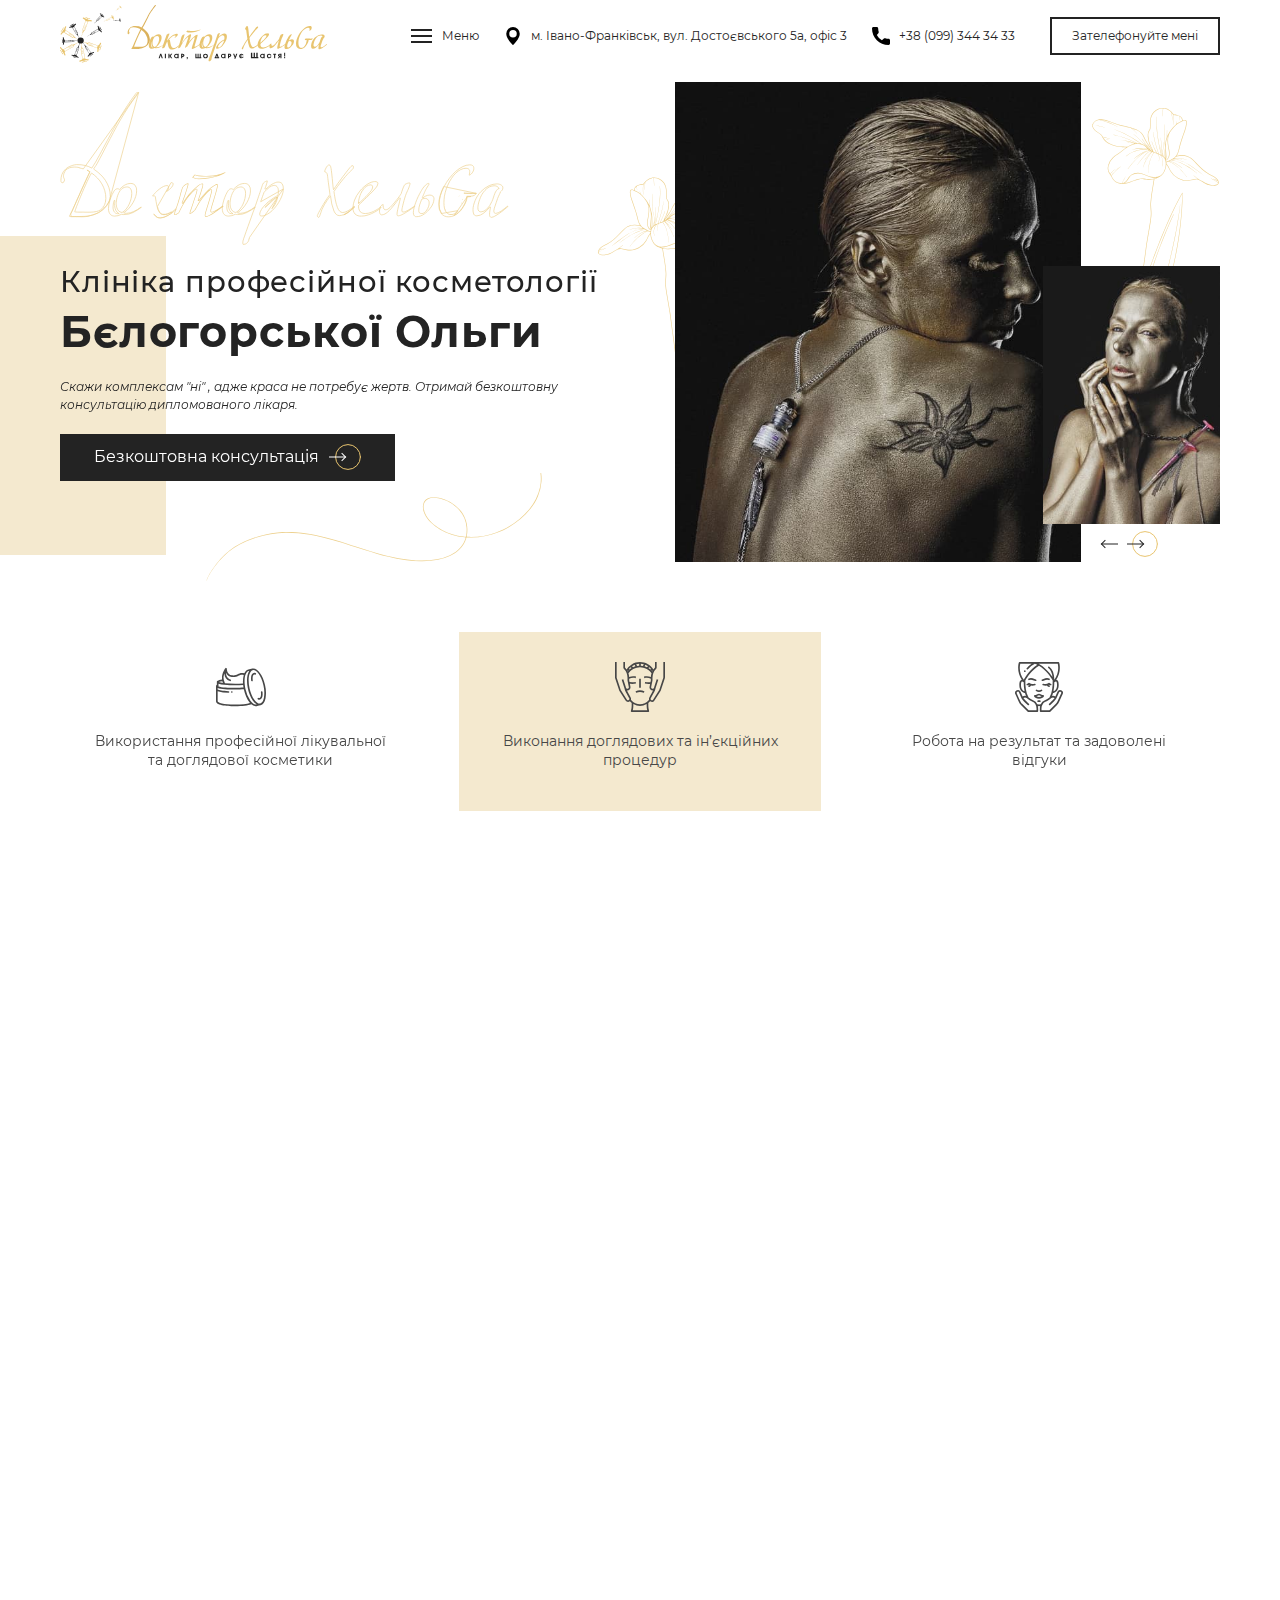
==== index.html @ f8c0ab21 "Finished" ====
<!doctype html><html lang="uk"><head><meta name="viewport" content="width=device-width,initial-scale=1"><meta http-equiv="X-UA-Compatible" content="ie=edge"><meta charset="UTF-8"><title>Косметолог</title><link rel="stylesheet" href="css/style.min.css"><link rel="apple-touch-icon" sizes="180x180" href="favicons/apple-touch-icon.png"><link rel="icon" type="image/png" sizes="32x32" href="favicons/favicon-32x32.png"><link rel="icon" type="image/png" sizes="16x16" href="favicons/favicon-16x16.png"><link rel="manifest" href="favicons/site.webmanifest"><link rel="mask-icon" href="favicons/safari-pinned-tab.svg" color="#5bbad5"><meta name="msapplication-TileColor" content="#da532c"><meta name="theme-color" content="#ffffff"><link rel="preload" href="fonts/Montserrat-Regular.woff2" as="font"><link rel="preload" href="fonts/Montserrat-Bold.woff2" as="font"><link rel="preload" href="fonts/Montserrat-Medium.woff2" as="font"><link rel="preload" href="fonts/Montserrat-Italic.woff2" as="font"></head><body class="main-body"><div class="sprite" style="display: none"><svg xmlns="http://www.w3.org/2000/svg"><defs><clipPath id="clip0"><path fill="#fff" d="M0 0h18v18H0z"></path></clipPath></defs><symbol id="icon-facebook" viewBox="0 0 11 18"><path d="M6.636 6.75V4.295c0-.677.55-1.227 1.228-1.227H9.09V0H6.636a3.682 3.682 0 00-3.681 3.682V6.75H.5v3.068h2.455v9.818h3.681V9.818h2.455l1.227-3.068H6.636z" fill="#E8C46F"></path></symbol><symbol id="icon-instagram" viewBox="0 0 18 18"><path d="M13.127 0H4.872A4.878 4.878 0 000 4.872v8.256A4.878 4.878 0 004.872 18h8.256A4.878 4.878 0 0018 13.128V4.872A4.878 4.878 0 0013.127 0zM9 13.922A4.927 4.927 0 014.078 9 4.927 4.927 0 019 4.078 4.927 4.927 0 0113.922 9 4.927 4.927 0 019 13.922zm5.04-8.683a1.456 1.456 0 01-1.455-1.454c0-.802.652-1.455 1.454-1.455.802 0 1.455.653 1.455 1.455s-.653 1.454-1.455 1.454z" fill="#232323"></path><path d="M9 5.134A3.87 3.87 0 005.133 9 3.871 3.871 0 009 12.867 3.87 3.87 0 0012.867 9 3.87 3.87 0 009 5.134zm5.04-1.748a.4.4 0 100 .799.4.4 0 000-.8z" fill="#232323"></path></symbol><symbol id="icon-phone" viewBox="0 0 18 18"><path d="M16.556 11.815c-1.102 0-2.184-.172-3.21-.511-.502-.172-1.12-.014-1.427.3l-2.024 1.528c-2.347-1.253-3.792-2.698-5.028-5.027L6.35 6.133c.385-.384.523-.946.357-1.474a10.235 10.235 0 01-.513-3.215C6.194.648 5.546 0 4.75 0H1.444C.648 0 0 .648 0 1.444 0 10.574 7.427 18 16.556 18c.796 0 1.444-.648 1.444-1.444v-3.297c0-.796-.648-1.444-1.444-1.444z" fill="#232323"></path></symbol><symbol id="icon-telegram" viewBox="0 0 18 18"><g clip-path="url(#clip0)"><path d="M7.063 11.386l-.298 4.188c.426 0 .61-.183.832-.403l1.997-1.908 4.139 3.03c.759.423 1.293.2 1.498-.698l2.717-12.729c.241-1.123-.405-1.561-1.145-1.286L.836 7.693C-.254 8.116-.238 8.723.65 9l4.083 1.27 9.482-5.934c.446-.295.852-.132.518.164l-7.67 6.887z" fill="#232323"></path></g></symbol><symbol id="icon-track" viewBox="0 0 14 18"><path d="M7 0A6.758 6.758 0 00.25 6.75c0 4.98 6.228 10.898 6.493 11.148a.376.376 0 00.514 0c.265-.25 6.493-6.168 6.493-11.148A6.758 6.758 0 007 0zm0 10.5a3.754 3.754 0 01-3.75-3.75A3.754 3.754 0 017 3a3.754 3.754 0 013.75 3.75A3.754 3.754 0 017 10.5z" fill="#232323"></path></symbol><symbol id="icon-viber" viewBox="0 0 18 18"><path d="M13.486 0H4.5C2.029 0 0 2.029 0 4.514V13.5C0 15.971 2.029 18 4.5 18h8.986A4.524 4.524 0 0018 13.486V4.514A4.524 4.524 0 0013.486 0zM8.514 3.7c.029-.443.443-.286.657-.314 2.686.085 5 2.5 4.972 5.1 0 .257.086.628-.3.628-.372 0-.272-.385-.314-.643-.358-2.757-1.643-4.057-4.443-4.485C8.857 3.957 8.5 4 8.514 3.7zm4.015 4.9c-.429.057-.343-.314-.386-.557-.286-1.686-.886-2.3-2.614-2.672-.258-.057-.658-.014-.586-.4.057-.371.414-.242.686-.214 1.728.2 3.142 1.672 3.128 3.286-.028.171.086.5-.228.557zm-1.072-.886c0 .229-.028.443-.286.472-.185.028-.3-.129-.328-.315-.072-.685-.443-1.1-1.157-1.214-.215-.028-.415-.1-.315-.386.072-.185.243-.214.429-.214.771-.014 1.657.886 1.657 1.657zm2.714 5.272c-.3.814-1.314 1.643-2.185 1.628-.129-.028-.372-.071-.586-.157-3.829-1.614-6.614-4.271-8.186-8.071-.528-1.272.029-2.357 1.357-2.786.243-.086.472-.086.715 0 .571.2 2.014 2.157 2.043 2.729.028.442-.286.685-.586.885-.586.386-.586.872-.329 1.429.557 1.228 1.515 2.086 2.757 2.628.443.2.886.186 1.186-.271.543-.814 1.214-.771 1.943-.271.371.257.743.5 1.086.771.471.386 1.071.7.785 1.486z" fill="#232323"></path></symbol></svg></div><section class="popup popup--closed"><!--    Якщо заявка успішно відправлена, то відкривається модальне вікно з подякою, а також добавляється класс 'popup__container&#45;&#45;success' до 'popup__container', який добавляє бекграунд картинку  --><div class="popup__container"><form class="popup__wrapper popup__wrapper--form"><h2 class="visually-hidden">Заявка</h2><label for="popup__input--name" class="visually-hidden">Ім'я</label> <input type="text" class="popup__input popup__input--name" id="popup__input--name" placeholder="Ім'я*" required=""> <label for="popup__input--tel" class="visually-hidden">Номер телефону</label> <input type="tel" class="popup__input popup__input--tel" id="popup__input--tel" placeholder="Номер телефону*" required=""> <label for="popup__input--email" class="visually-hidden">Email</label> <input type="text" class="popup__input popup__input--email" id="popup__input--email" placeholder="Email*" required=""><p class="popup__description">Ми дбаємо про те, щоб ваша інформація залишалася конфіденційною</p><button type="submit" class="button button--modal popup__button">Безкоштовна консультація <span class="button__inner"><svg class="button__circle" width="27" height="27"><circle cx="13" cy="13" r="46%" fill-opacity="0"></circle></svg> <span class="button__arrow"></span></span></button></form><!--  Модальне вікно з подякою  --><div class="popup__wrapper popup__wrapper--thanks"><p class="popup__title-description">Дякуємо!</p><p class="popup__description">Заявка на безкоштовну консультацію прийнята. Наш менеджер вам зателефонує якнайшвидше.</p></div><button type="button" class="popup__button-closed"><span class="visually-hidden">Закрити</span></button></div></section><header class="header header--closed"><div class="container header__container"><a href="sitemap.html" class="header__logo"><img src="img/svg/logo/logo.svg" alt="Логотип" class="header__image" width="398"></a><nav class="header__nav"><div class="header__button-box"><button type="button" class="header__button" id="header__button"></button> <label class="header__label header__label--closed" for="header__button">Меню</label> <label class="header__label header__label--opened" for="header__button">Закрити</label></div><ul class="header__list"><li class="header__item"><a href="#" class="header__link">Контурна пластика</a></li><li class="header__item"><a href="#" class="header__link">Апаратні процедури</a></li><li class="header__item"><a href="#" class="header__link">Усунення зморшок з допомогою Ботоксу</a></li><li class="header__item"><a href="#" class="header__link">Пілінги</a></li><li class="header__item"><a href="#" class="header__link">Усунення локальних жирових відкладень</a></li><li class="header__item"><a href="#" class="header__link">Мезотерапія</a></li><li class="header__item"><a href="#" class="header__link">Плазмотерапія</a></li><li class="header__item"><a href="#" class="header__link">Доглядові процедури</a></li></ul><section class="header__contacts"><h3 class="visually-hidden">Контакти</h3><a href="#" class="header__contact-item header__contact-item--address"><svg class="header__icon header__icon--track" width="18" height="18"><use xlink:href="#icon-track"></use></svg> <span>м. Івано-Франківськ, вул. Достоєвського 5а, офіс 3</span> </a><a href="tel:3800993443433" class="header__contact-item header__contact-item--tel"><svg class="header__icon header__icon--phone" width="18" height="18"><use xlink:href="#icon-phone"></use></svg> <span>+38 (099) 344 34 33</span></a></section></nav><a href="tel:3800993443433" class="header__tel">Зателефонуйте мені</a></div></header><main class="main"><div class="main__clinic-container" data-aos="fade"><section class="container main__clinic clinic"><div class="clinic__container"><div class="clinic__wrapper" data-aos="fade" data-aos-delay="500"><h1 class="title clinic__title">Клініка професійної косметології<br><span class="clinic__title-name">Бєлогорської Ольги</span></h1><p class="clinic__description">Скажи комплексам "ні" , адже краса не потребує жертв. Отримай безкоштовну консультацію дипломованого лікаря.</p><a href="#" class="button button--modal clinic__button">Безкоштовна консультація <span class="button__inner"><svg class="button__circle" width="27" height="27"><circle cx="13" cy="13" r="46%" fill-opacity="0"></circle></svg> <span class="button__arrow"></span></span></a></div><!-- Swiper --><div class="clinic__gallery gallery"><ul class="gallery__list"><li class="gallery__item"><div class="gallery__wrapper"><p class="gallery__photo"><img src="img/main/clinic/photo-1.jpg" alt="Фото" class="gallery__image"></p><p class="gallery__small-photo"><img src="img/main/clinic/photo-1-small.jpg" alt="Менше фото" class="gallery__small-image"></p></div></li><li class="gallery__item"><div class="gallery__wrapper"><p class="gallery__photo"><img src="img/main/clinic/photo-2.jpg" alt="Фото" class="gallery__image"></p><p class="gallery__small-photo"><img src="img/main/clinic/photo-2-small.jpg" alt="Менше фото" class="gallery__small-image"></p></div></li><li class="gallery__item"><div class="gallery__wrapper"><p class="gallery__photo"><img src="img/main/clinic/photo-3.jpg" alt="Фото" class="gallery__image"></p><p class="gallery__small-photo"><img src="img/main/clinic/photo-3-small.jpg" alt="Менше фото" class="gallery__small-image"></p></div></li></ul><!-- Add Pagination --><p class="gallery__pagination"></p><!-- Add Arrows --><div class="gallery__buttons"><button class="gallery__button gallery__button--prev"><span class="visually-hidden">Назад</span></button> <button class="gallery__button gallery__button--next"><span class="visually-hidden">Вперед</span> <svg class="gallery__circle" width="27" height="27"><circle cx="13" cy="13" r="46%" fill-opacity="0"></circle></svg></button></div></div></div></section></div><section class="container main__advantages advantages"><h2 class="visually-hidden">Наші переваги</h2><ul class="advantages__list"><li class="advantages__item advantages__item--one" data-aos="fade-right" data-aos-delay="500"><p class="advantages__description">Використання професійної лікувальної та доглядової косметики</p></li><li class="advantages__item advantages__item--two" data-aos="fade"><p class="advantages__description">Виконання доглядових та ін’єкційних процедур</p></li><li class="advantages__item advantages__item--three" data-aos="fade-left" data-aos-delay="500"><p class="advantages__description">Робота на результат та задоволені відгуки</p></li></ul></section><div class="main__services-container" data-aos="fade"><section class="container main__services services"><div class="services__container"><div class="services__wrapper" data-aos="fade" data-aos-delay="500"><h2 class="title services__title">Ми надаємо широкий спектр послуг</h2><p class="services__description">І допомагаємо в реалізації ваших бажань</p><a href="#" class="button button--beige services__button">Переглянути всі послуги <span class="button__inner"><svg class="button__circle button__circle--beige" width="27" height="27"><circle cx="13" cy="13" r="46%" fill-opacity="0"></circle></svg> <span class="button__arrow button__arrow--beige"></span></span></a></div><ul class="services__list"><li class="services__item" data-aos="fade-zoom-in" data-aos-delay="500"><a href="#" class="button button--beige services__button services__button--item">Контурна пластика <span class="button__inner services__button-inner"><svg class="button__circle button__circle--beige" width="27" height="27"><circle cx="13" cy="13" r="46%" fill-opacity="0"></circle></svg> <span class="button__arrow button__arrow--beige"></span></span></a></li><li class="services__item" data-aos="fade-zoom-in" data-aos-delay="500"><a href="#" class="button button--beige services__button services__button--item">Апаратні процедури <span class="button__inner services__button-inner"><svg class="button__circle button__circle--beige" width="27" height="27"><circle cx="13" cy="13" r="46%" fill-opacity="0"></circle></svg> <span class="button__arrow button__arrow--beige"></span></span></a></li><li class="services__item" data-aos="fade-zoom-in" data-aos-delay="650"><a href="#" class="button button--beige services__button services__button--item">Усунення зморшок з допомогою Ботоксу <span class="button__inner services__button-inner"><svg class="button__circle button__circle--beige" width="27" height="27"><circle cx="13" cy="13" r="46%" fill-opacity="0"></circle></svg> <span class="button__arrow button__arrow--beige"></span></span></a></li><li class="services__item" data-aos="fade-zoom-in" data-aos-delay="650"><a href="#" class="button button--beige services__button services__button--item">Пілінги <span class="button__inner services__button-inner"><svg class="button__circle button__circle--beige" width="27" height="27"><circle cx="13" cy="13" r="46%" fill-opacity="0"></circle></svg> <span class="button__arrow button__arrow--beige"></span></span></a></li><li class="services__item" data-aos="fade-zoom-in" data-aos-delay="800"><a href="#" class="button button--beige services__button services__button--item">Усунення локальних жирових відкладеньги <span class="button__inner services__button-inner"><svg class="button__circle button__circle--beige" width="27" height="27"><circle cx="13" cy="13" r="46%" fill-opacity="0"></circle></svg> <span class="button__arrow button__arrow--beige"></span></span></a></li><li class="services__item" data-aos="fade-zoom-in" data-aos-delay="800"><a href="#" class="button button--beige services__button services__button--item">Мезотерапія <span class="button__inner services__button-inner"><svg class="button__circle button__circle--beige" width="27" height="27"><circle cx="13" cy="13" r="46%" fill-opacity="0"></circle></svg> <span class="button__arrow button__arrow--beige"></span></span></a></li><li class="services__item" data-aos="fade-zoom-in" data-aos-delay="950"><a href="#" class="button button--beige services__button services__button--item">Плазмотерапія <span class="button__inner services__button-inner"><svg class="button__circle button__circle--beige" width="27" height="27"><circle cx="13" cy="13" r="46%" fill-opacity="0"></circle></svg> <span class="button__arrow button__arrow--beige"></span></span></a></li><li class="services__item" data-aos="fade-zoom-in" data-aos-delay="950"><a href="#" class="button button--beige services__button services__button--item">Доглядові процедури <span class="button__inner services__button-inner"><svg class="button__circle button__circle--beige" width="27" height="27"><circle cx="13" cy="13" r="46%" fill-opacity="0"></circle></svg> <span class="button__arrow button__arrow--beige"></span></span></a></li></ul></div></section></div><div class="main__seminars-container" data-aos="fade"><section class="container main__seminars clinic"><div class="clinic__container clinic__container--seminars"><!-- Swiper --><div class="clinic__gallery clinic__gallery--seminars gallery"><ul class="gallery__list"><li class="gallery__item"><div class="gallery__wrapper"><p class="gallery__photo gallery__photo--seminars"><img src="img/main/clinic/seminars/photo-1.jpg" alt="Фото" class="gallery__image"></p><p class="gallery__small-photo gallery__small-photo--seminars"><img src="img/main/clinic/seminars/photo-1-small.jpg" alt="Менше фото" class="gallery__small-image"></p></div></li><li class="gallery__item"><div class="gallery__wrapper"><p class="gallery__photo gallery__photo--seminars"><img src="img/main/clinic/photo-2.jpg" alt="Фото" class="gallery__image"></p><p class="gallery__small-photo gallery__small-photo--seminars"><img src="img/main/clinic/photo-2-small.jpg" alt="Менше фото" class="gallery__small-image"></p></div></li><li class="gallery__item"><div class="gallery__wrapper"><p class="gallery__photo gallery__photo--seminars"><img src="img/main/clinic/photo-3.jpg" alt="Фото" class="gallery__image"></p><p class="gallery__small-photo gallery__small-photo--seminars"><img src="img/main/clinic/photo-3-small.jpg" alt="Менше фото" class="gallery__small-image"></p></div></li></ul><!-- Add Pagination --><p class="gallery__pagination"></p><!-- Add Arrows --><div class="gallery__buttons gallery__buttons--seminars"><button class="gallery__button gallery__button--prev"><span class="visually-hidden">Назад</span></button> <button class="gallery__button gallery__button--next"><span class="visually-hidden">Вперед</span> <svg class="gallery__circle" width="27" height="27"><circle cx="13" cy="13" r="46%" fill-opacity="0"></circle></svg></button></div></div><div class="clinic__wrapper clinic__wrapper--seminars" data-aos="fade" data-aos-delay="500"><h1 class="title clinic__title clinic__title--gold"><span class="clinic__title-gold">Авторські семінари</span> від досвідченого косметолога</h1><p class="clinic__description clinic__description--seminars">Цей блок може бути присвяченим короткому інформаванню відвідувачів сайту про те, що косметолог провидить теоретичні та практичні навчання з косметології.</p><p class="clinic__description clinic__description--seminars">Також блок може бути використано для буд-якої необхідної та корисної інформації, яка займе близько трьох-чотирьох рядків описово тексту. А також посилання на форму зворотного зв’язку для зручності користувача та можливості зв’язку з ним.</p><ul class="clinic__socials"><li class="clinic__socials-item" data-aos="fade-right" data-aos-delay="250"><a href="" class="clinic__socials-link"><svg class="clinic__icon" width="18" height="18"><use xlink:href="#icon-instagram"></use></svg></a></li><li class="clinic__socials-item" data-aos="fade-right" data-aos-delay="400"><a href="" class="clinic__socials-link"><svg class="clinic__icon" width="18" height="18"><use xlink:href="#icon-telegram"></use></svg></a></li><li class="clinic__socials-item" data-aos="fade-right" data-aos-delay="550"><a href="" class="clinic__socials-link"><svg class="clinic__icon" width="18" height="18"><use xlink:href="#icon-viber"></use></svg></a></li></ul><a href="#" class="button clinic__button clinic__button--seminars">Дізнатися більше <span class="button__inner"><svg class="button__circle" width="27" height="27"><circle cx="13" cy="13" r="46%" fill-opacity="0"></circle></svg> <span class="button__arrow"></span></span></a></div></div></section></div><div class="main__services-box" data-aos="fade"><div class="main__services-container main__services-container--request"><section class="container main__services main__services--request services"><div class="services__container services__container--request"><div class="services__wrapper services__wrapper--request"><h2 class="title services__title">Заявка на безкоштовну консультацію</h2><p class="services__description services__description--request">Заповніть коротку форму і наш адміністратор Вам зателефонує для призначення консультації</p></div><section class="services__modal modal" role="dialog" data-aos="zoom-in" data-aos-delay="500"><h3 class="visually-hidden">Записатися на консультацію</h3><label for="modal__input--name" class="visually-hidden">Ім'я</label> <input type="text" class="modal__input modal__input--name" id="modal__input--name" placeholder="Ім'я*" required=""> <label for="modal__input--tel" class="visually-hidden">Номер телефону</label> <input type="text" class="modal__input modal__input--tel" id="modal__input--tel" placeholder="Номер телефону*" required=""> <label for="modal__input--email" class="visually-hidden">Email</label> <input type="text" class="modal__input modal__input--email" id="modal__input--email" placeholder="Email*" required=""><p class="modal__description">Ми дбаємо про те, щоб ваша інформація залишалася конфіденційною</p><button type="submit" class="button modal__button">Безкоштовна консультація <span class="button__inner"><svg class="button__circle" width="27" height="27"><circle cx="13" cy="13" r="46%" fill-opacity="0"></circle></svg> <span class="button__arrow"></span></span></button></section></div></section></div></div><section class="main__reviews reviews"><!-- Swiper --><div class="reviews__box wrapper" data-aos="fade"><h2 class="title reviews__title"><strong class="reviews__title-gold">Чесні відгуки</strong> про нашу роботу</h2><p class="reviews__description">Більше відгуків в наших соц.мережах</p><div class="reviews__container"><ul class="reviews__list"><li class="reviews__item" data-aos="fade" data-aos-delay="500"><p class="reviews__photo"><img src="img/main/reviews/photo-1.jpg" alt="Фото" class="reviews__image"></p></li><li class="reviews__item" data-aos="fade" data-aos-delay="500"><p class="reviews__photo"><img src="img/main/reviews/photo-2.jpg" alt="Фото" class="reviews__image"></p></li><li class="reviews__item" data-aos="fade" data-aos-delay="650"><p class="reviews__photo"><img src="img/main/reviews/photo-3.jpg" alt="Фото" class="reviews__image"></p></li><li class="reviews__item" data-aos="fade" data-aos-delay="800"><p class="reviews__photo"><img src="img/main/reviews/photo-4.jpg" alt="Фото" class="reviews__image"></p></li><li class="reviews__item" data-aos="fade" data-aos-delay="950"><p class="reviews__photo"><img src="img/main/reviews/photo-2.jpg" alt="Фото" class="reviews__image"></p></li><li class="reviews__item" data-aos="fade" data-aos-delay="1150"><p class="reviews__photo"><img src="img/main/reviews/photo-4.jpg" alt="Фото" class="reviews__image"></p></li></ul><!-- Add Pagination --><p class="reviews__pagination"></p></div><!-- Add Arrows --><div class="reviews__buttons"><button class="reviews__button reviews__button--prev"><span class="visually-hidden">Назад</span></button> <button class="reviews__button reviews__button--next"><span class="visually-hidden">Вперед</span> <svg class="reviews__circle" width="26" height="26"><circle cx="13" cy="13" r="50%" fill-opacity="0"></circle></svg></button></div></div></section></main><footer class="footer"><div class="wrapper footer__container" data-aos="fade"><div class="footer__wrapper"><div class="footer__inner footer__inner--button" data-aos="fade-right" data-aos-delay="500"><a href="#" class="button button--modal button--footer footer__button">Безкоштовна консультація <span class="button__inner button__inner--footer"><svg class="button__circle button__circle--footer" width="27" height="27"><circle cx="13" cy="13" r="46%" fill-opacity="0"></circle></svg> <span class="button__arrow button__arrow--footer"></span></span></a></div><div class="footer__inner footer__inner--logo" data-aos="fade"><a href="#" class="footer__logo"><img src="img/svg/logo/logo--footer.svg" alt="Логотип" class="footer__image" width="407"></a></div><div class="footer__inner footer__inner--socials" data-aos="fade-left" data-aos-delay="500"><p class="footer__description">Долучайтеся до нас:</p><ul class="footer__socials-list"><li class="footer__socials-item"><a href="#" class="footer__socials-link"><svg class="footer__icon" width="18" height="18"><use xlink:href="#icon-facebook"></use></svg></a></li><li class="footer__socials-item"><a href="#" class="footer__socials-link"><svg class="footer__icon" width="18" height="18"><use xlink:href="#icon-instagram"></use></svg></a></li><li class="footer__socials-item"><a href="#" class="footer__socials-link"><svg class="footer__icon" width="18" height="18"><use xlink:href="#icon-telegram"></use></svg></a></li><li class="footer__socials-item"><a href="#" class="footer__socials-link"><svg class="footer__icon" width="18" height="18"><use xlink:href="#icon-viber"></use></svg></a></li></ul></div></div><p class="footer__copyright">2020. Всі права захищено</p></div></footer><!--JS--><script src="js/plugins/aos.js"></script><script src="js/plugins/swiper.js"></script><script src="js/script.js"></script></body></html>
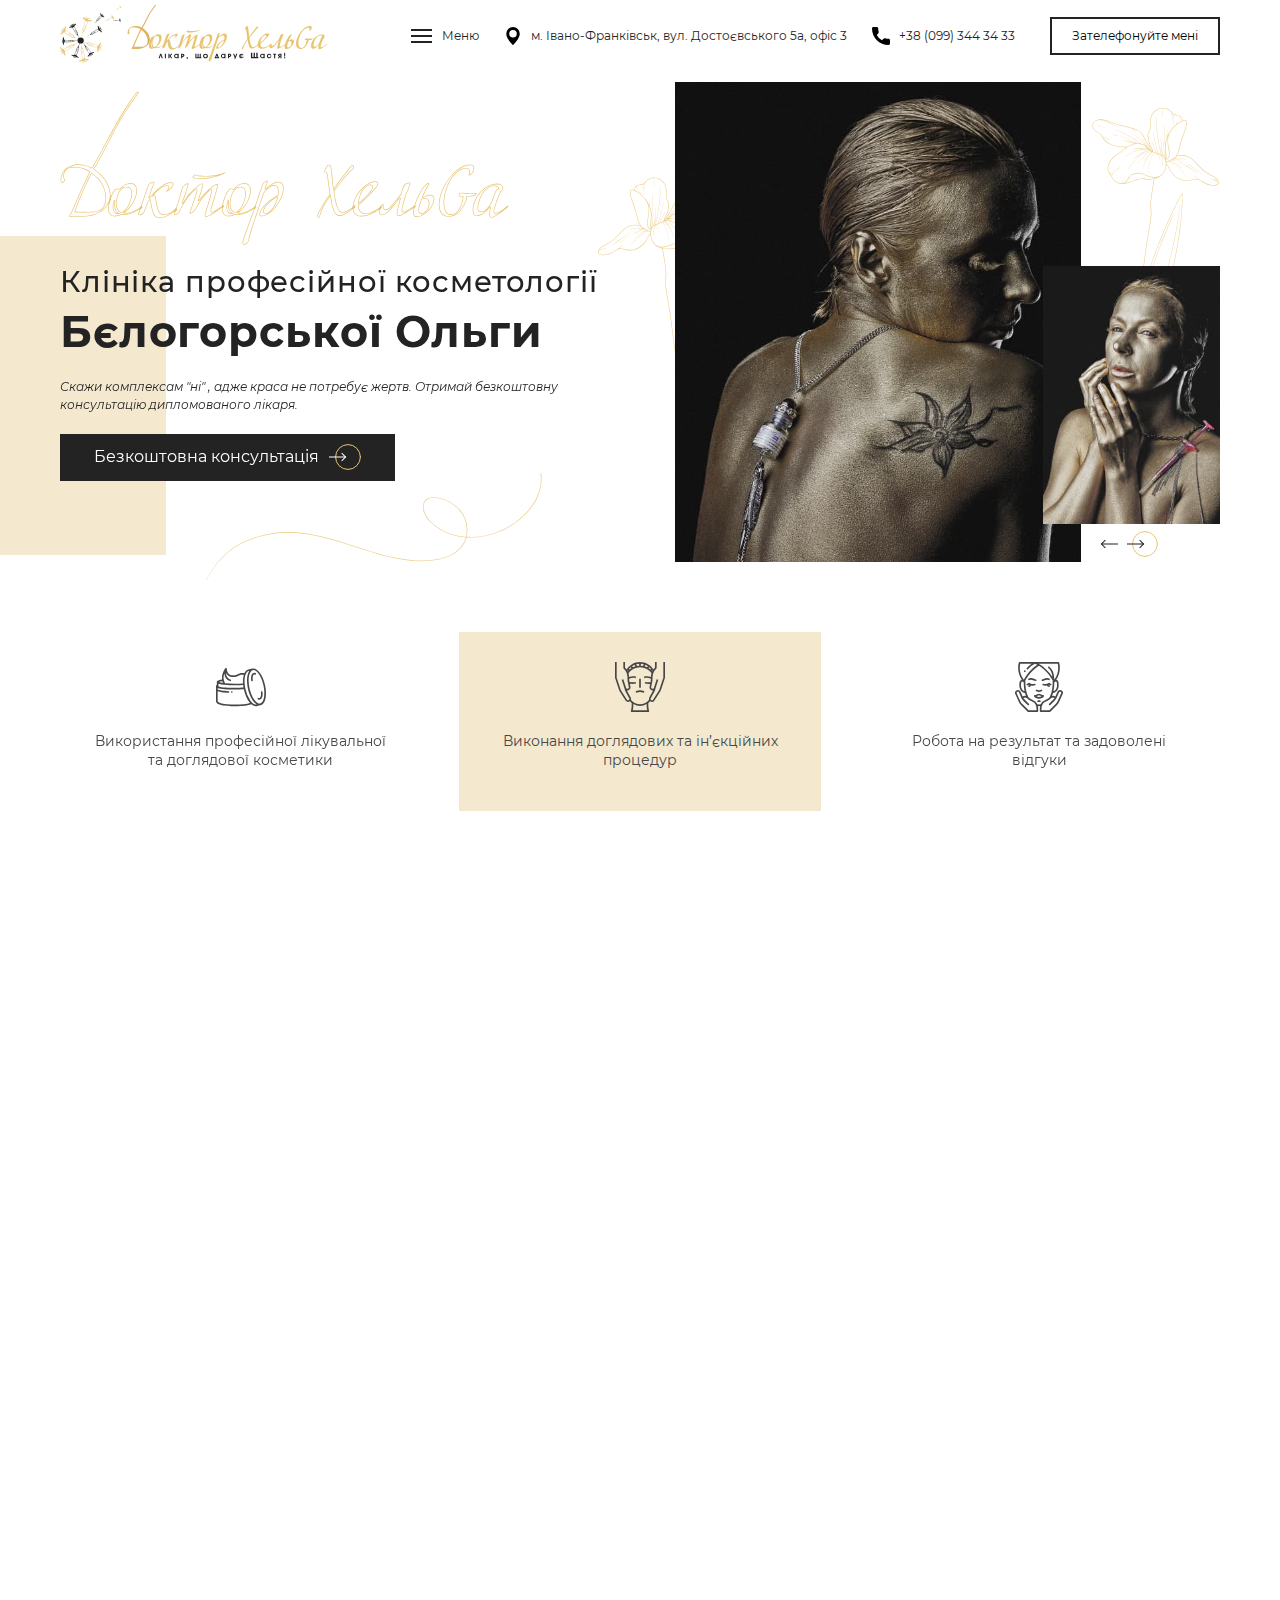
==== commit 750a37ab: "Fixed" ====
--- a/index.html
+++ b/index.html
@@ -1 +1 @@
-<!doctype html><html lang="uk"><head><meta name="viewport" content="width=device-width,initial-scale=1"><meta http-equiv="X-UA-Compatible" content="ie=edge"><meta charset="UTF-8"><title>Косметолог</title><link rel="stylesheet" href="css/style.min.css"><link rel="apple-touch-icon" sizes="180x180" href="favicons/apple-touch-icon.png"><link rel="icon" type="image/png" sizes="32x32" href="favicons/favicon-32x32.png"><link rel="icon" type="image/png" sizes="16x16" href="favicons/favicon-16x16.png"><link rel="manifest" href="favicons/site.webmanifest"><link rel="mask-icon" href="favicons/safari-pinned-tab.svg" color="#5bbad5"><meta name="msapplication-TileColor" content="#da532c"><meta name="theme-color" content="#ffffff"><link rel="preload" href="fonts/Montserrat-Regular.woff2" as="font"><link rel="preload" href="fonts/Montserrat-Bold.woff2" as="font"><link rel="preload" href="fonts/Montserrat-Medium.woff2" as="font"><link rel="preload" href="fonts/Montserrat-Italic.woff2" as="font"></head><body class="main-body"><div class="sprite" style="display: none"><svg xmlns="http://www.w3.org/2000/svg"><defs><clipPath id="clip0"><path fill="#fff" d="M0 0h18v18H0z"></path></clipPath></defs><symbol id="icon-facebook" viewBox="0 0 11 18"><path d="M6.636 6.75V4.295c0-.677.55-1.227 1.228-1.227H9.09V0H6.636a3.682 3.682 0 00-3.681 3.682V6.75H.5v3.068h2.455v9.818h3.681V9.818h2.455l1.227-3.068H6.636z" fill="#E8C46F"></path></symbol><symbol id="icon-instagram" viewBox="0 0 18 18"><path d="M13.127 0H4.872A4.878 4.878 0 000 4.872v8.256A4.878 4.878 0 004.872 18h8.256A4.878 4.878 0 0018 13.128V4.872A4.878 4.878 0 0013.127 0zM9 13.922A4.927 4.927 0 014.078 9 4.927 4.927 0 019 4.078 4.927 4.927 0 0113.922 9 4.927 4.927 0 019 13.922zm5.04-8.683a1.456 1.456 0 01-1.455-1.454c0-.802.652-1.455 1.454-1.455.802 0 1.455.653 1.455 1.455s-.653 1.454-1.455 1.454z" fill="#232323"></path><path d="M9 5.134A3.87 3.87 0 005.133 9 3.871 3.871 0 009 12.867 3.87 3.87 0 0012.867 9 3.87 3.87 0 009 5.134zm5.04-1.748a.4.4 0 100 .799.4.4 0 000-.8z" fill="#232323"></path></symbol><symbol id="icon-phone" viewBox="0 0 18 18"><path d="M16.556 11.815c-1.102 0-2.184-.172-3.21-.511-.502-.172-1.12-.014-1.427.3l-2.024 1.528c-2.347-1.253-3.792-2.698-5.028-5.027L6.35 6.133c.385-.384.523-.946.357-1.474a10.235 10.235 0 01-.513-3.215C6.194.648 5.546 0 4.75 0H1.444C.648 0 0 .648 0 1.444 0 10.574 7.427 18 16.556 18c.796 0 1.444-.648 1.444-1.444v-3.297c0-.796-.648-1.444-1.444-1.444z" fill="#232323"></path></symbol><symbol id="icon-telegram" viewBox="0 0 18 18"><g clip-path="url(#clip0)"><path d="M7.063 11.386l-.298 4.188c.426 0 .61-.183.832-.403l1.997-1.908 4.139 3.03c.759.423 1.293.2 1.498-.698l2.717-12.729c.241-1.123-.405-1.561-1.145-1.286L.836 7.693C-.254 8.116-.238 8.723.65 9l4.083 1.27 9.482-5.934c.446-.295.852-.132.518.164l-7.67 6.887z" fill="#232323"></path></g></symbol><symbol id="icon-track" viewBox="0 0 14 18"><path d="M7 0A6.758 6.758 0 00.25 6.75c0 4.98 6.228 10.898 6.493 11.148a.376.376 0 00.514 0c.265-.25 6.493-6.168 6.493-11.148A6.758 6.758 0 007 0zm0 10.5a3.754 3.754 0 01-3.75-3.75A3.754 3.754 0 017 3a3.754 3.754 0 013.75 3.75A3.754 3.754 0 017 10.5z" fill="#232323"></path></symbol><symbol id="icon-viber" viewBox="0 0 18 18"><path d="M13.486 0H4.5C2.029 0 0 2.029 0 4.514V13.5C0 15.971 2.029 18 4.5 18h8.986A4.524 4.524 0 0018 13.486V4.514A4.524 4.524 0 0013.486 0zM8.514 3.7c.029-.443.443-.286.657-.314 2.686.085 5 2.5 4.972 5.1 0 .257.086.628-.3.628-.372 0-.272-.385-.314-.643-.358-2.757-1.643-4.057-4.443-4.485C8.857 3.957 8.5 4 8.514 3.7zm4.015 4.9c-.429.057-.343-.314-.386-.557-.286-1.686-.886-2.3-2.614-2.672-.258-.057-.658-.014-.586-.4.057-.371.414-.242.686-.214 1.728.2 3.142 1.672 3.128 3.286-.028.171.086.5-.228.557zm-1.072-.886c0 .229-.028.443-.286.472-.185.028-.3-.129-.328-.315-.072-.685-.443-1.1-1.157-1.214-.215-.028-.415-.1-.315-.386.072-.185.243-.214.429-.214.771-.014 1.657.886 1.657 1.657zm2.714 5.272c-.3.814-1.314 1.643-2.185 1.628-.129-.028-.372-.071-.586-.157-3.829-1.614-6.614-4.271-8.186-8.071-.528-1.272.029-2.357 1.357-2.786.243-.086.472-.086.715 0 .571.2 2.014 2.157 2.043 2.729.028.442-.286.685-.586.885-.586.386-.586.872-.329 1.429.557 1.228 1.515 2.086 2.757 2.628.443.2.886.186 1.186-.271.543-.814 1.214-.771 1.943-.271.371.257.743.5 1.086.771.471.386 1.071.7.785 1.486z" fill="#232323"></path></symbol></svg></div><section class="popup popup--closed"><!--    Якщо заявка успішно відправлена, то відкривається модальне вікно з подякою, а також добавляється класс 'popup__container&#45;&#45;success' до 'popup__container', який добавляє бекграунд картинку  --><div class="popup__container"><form class="popup__wrapper popup__wrapper--form"><h2 class="visually-hidden">Заявка</h2><label for="popup__input--name" class="visually-hidden">Ім'я</label> <input type="text" class="popup__input popup__input--name" id="popup__input--name" placeholder="Ім'я*" required=""> <label for="popup__input--tel" class="visually-hidden">Номер телефону</label> <input type="tel" class="popup__input popup__input--tel" id="popup__input--tel" placeholder="Номер телефону*" required=""> <label for="popup__input--email" class="visually-hidden">Email</label> <input type="text" class="popup__input popup__input--email" id="popup__input--email" placeholder="Email*" required=""><p class="popup__description">Ми дбаємо про те, щоб ваша інформація залишалася конфіденційною</p><button type="submit" class="button button--modal popup__button">Безкоштовна консультація <span class="button__inner"><svg class="button__circle" width="27" height="27"><circle cx="13" cy="13" r="46%" fill-opacity="0"></circle></svg> <span class="button__arrow"></span></span></button></form><!--  Модальне вікно з подякою  --><div class="popup__wrapper popup__wrapper--thanks"><p class="popup__title-description">Дякуємо!</p><p class="popup__description">Заявка на безкоштовну консультацію прийнята. Наш менеджер вам зателефонує якнайшвидше.</p></div><button type="button" class="popup__button-closed"><span class="visually-hidden">Закрити</span></button></div></section><header class="header header--closed"><div class="container header__container"><a href="sitemap.html" class="header__logo"><img src="img/svg/logo/logo.svg" alt="Логотип" class="header__image" width="398"></a><nav class="header__nav"><div class="header__button-box"><button type="button" class="header__button" id="header__button"></button> <label class="header__label header__label--closed" for="header__button">Меню</label> <label class="header__label header__label--opened" for="header__button">Закрити</label></div><ul class="header__list"><li class="header__item"><a href="#" class="header__link">Контурна пластика</a></li><li class="header__item"><a href="#" class="header__link">Апаратні процедури</a></li><li class="header__item"><a href="#" class="header__link">Усунення зморшок з допомогою Ботоксу</a></li><li class="header__item"><a href="#" class="header__link">Пілінги</a></li><li class="header__item"><a href="#" class="header__link">Усунення локальних жирових відкладень</a></li><li class="header__item"><a href="#" class="header__link">Мезотерапія</a></li><li class="header__item"><a href="#" class="header__link">Плазмотерапія</a></li><li class="header__item"><a href="#" class="header__link">Доглядові процедури</a></li></ul><section class="header__contacts"><h3 class="visually-hidden">Контакти</h3><a href="#" class="header__contact-item header__contact-item--address"><svg class="header__icon header__icon--track" width="18" height="18"><use xlink:href="#icon-track"></use></svg> <span>м. Івано-Франківськ, вул. Достоєвського 5а, офіс 3</span> </a><a href="tel:3800993443433" class="header__contact-item header__contact-item--tel"><svg class="header__icon header__icon--phone" width="18" height="18"><use xlink:href="#icon-phone"></use></svg> <span>+38 (099) 344 34 33</span></a></section></nav><a href="tel:3800993443433" class="header__tel">Зателефонуйте мені</a></div></header><main class="main"><div class="main__clinic-container" data-aos="fade"><section class="container main__clinic clinic"><div class="clinic__container"><div class="clinic__wrapper" data-aos="fade" data-aos-delay="500"><h1 class="title clinic__title">Клініка професійної косметології<br><span class="clinic__title-name">Бєлогорської Ольги</span></h1><p class="clinic__description">Скажи комплексам "ні" , адже краса не потребує жертв. Отримай безкоштовну консультацію дипломованого лікаря.</p><a href="#" class="button button--modal clinic__button">Безкоштовна консультація <span class="button__inner"><svg class="button__circle" width="27" height="27"><circle cx="13" cy="13" r="46%" fill-opacity="0"></circle></svg> <span class="button__arrow"></span></span></a></div><!-- Swiper --><div class="clinic__gallery gallery"><ul class="gallery__list"><li class="gallery__item"><div class="gallery__wrapper"><p class="gallery__photo"><img src="img/main/clinic/photo-1.jpg" alt="Фото" class="gallery__image"></p><p class="gallery__small-photo"><img src="img/main/clinic/photo-1-small.jpg" alt="Менше фото" class="gallery__small-image"></p></div></li><li class="gallery__item"><div class="gallery__wrapper"><p class="gallery__photo"><img src="img/main/clinic/photo-2.jpg" alt="Фото" class="gallery__image"></p><p class="gallery__small-photo"><img src="img/main/clinic/photo-2-small.jpg" alt="Менше фото" class="gallery__small-image"></p></div></li><li class="gallery__item"><div class="gallery__wrapper"><p class="gallery__photo"><img src="img/main/clinic/photo-3.jpg" alt="Фото" class="gallery__image"></p><p class="gallery__small-photo"><img src="img/main/clinic/photo-3-small.jpg" alt="Менше фото" class="gallery__small-image"></p></div></li></ul><!-- Add Pagination --><p class="gallery__pagination"></p><!-- Add Arrows --><div class="gallery__buttons"><button class="gallery__button gallery__button--prev"><span class="visually-hidden">Назад</span></button> <button class="gallery__button gallery__button--next"><span class="visually-hidden">Вперед</span> <svg class="gallery__circle" width="27" height="27"><circle cx="13" cy="13" r="46%" fill-opacity="0"></circle></svg></button></div></div></div></section></div><section class="container main__advantages advantages"><h2 class="visually-hidden">Наші переваги</h2><ul class="advantages__list"><li class="advantages__item advantages__item--one" data-aos="fade-right" data-aos-delay="500"><p class="advantages__description">Використання професійної лікувальної та доглядової косметики</p></li><li class="advantages__item advantages__item--two" data-aos="fade"><p class="advantages__description">Виконання доглядових та ін’єкційних процедур</p></li><li class="advantages__item advantages__item--three" data-aos="fade-left" data-aos-delay="500"><p class="advantages__description">Робота на результат та задоволені відгуки</p></li></ul></section><div class="main__services-container" data-aos="fade"><section class="container main__services services"><div class="services__container"><div class="services__wrapper" data-aos="fade" data-aos-delay="500"><h2 class="title services__title">Ми надаємо широкий спектр послуг</h2><p class="services__description">І допомагаємо в реалізації ваших бажань</p><a href="#" class="button button--beige services__button">Переглянути всі послуги <span class="button__inner"><svg class="button__circle button__circle--beige" width="27" height="27"><circle cx="13" cy="13" r="46%" fill-opacity="0"></circle></svg> <span class="button__arrow button__arrow--beige"></span></span></a></div><ul class="services__list"><li class="services__item" data-aos="fade-zoom-in" data-aos-delay="500"><a href="#" class="button button--beige services__button services__button--item">Контурна пластика <span class="button__inner services__button-inner"><svg class="button__circle button__circle--beige" width="27" height="27"><circle cx="13" cy="13" r="46%" fill-opacity="0"></circle></svg> <span class="button__arrow button__arrow--beige"></span></span></a></li><li class="services__item" data-aos="fade-zoom-in" data-aos-delay="500"><a href="#" class="button button--beige services__button services__button--item">Апаратні процедури <span class="button__inner services__button-inner"><svg class="button__circle button__circle--beige" width="27" height="27"><circle cx="13" cy="13" r="46%" fill-opacity="0"></circle></svg> <span class="button__arrow button__arrow--beige"></span></span></a></li><li class="services__item" data-aos="fade-zoom-in" data-aos-delay="650"><a href="#" class="button button--beige services__button services__button--item">Усунення зморшок з допомогою Ботоксу <span class="button__inner services__button-inner"><svg class="button__circle button__circle--beige" width="27" height="27"><circle cx="13" cy="13" r="46%" fill-opacity="0"></circle></svg> <span class="button__arrow button__arrow--beige"></span></span></a></li><li class="services__item" data-aos="fade-zoom-in" data-aos-delay="650"><a href="#" class="button button--beige services__button services__button--item">Пілінги <span class="button__inner services__button-inner"><svg class="button__circle button__circle--beige" width="27" height="27"><circle cx="13" cy="13" r="46%" fill-opacity="0"></circle></svg> <span class="button__arrow button__arrow--beige"></span></span></a></li><li class="services__item" data-aos="fade-zoom-in" data-aos-delay="800"><a href="#" class="button button--beige services__button services__button--item">Усунення локальних жирових відкладеньги <span class="button__inner services__button-inner"><svg class="button__circle button__circle--beige" width="27" height="27"><circle cx="13" cy="13" r="46%" fill-opacity="0"></circle></svg> <span class="button__arrow button__arrow--beige"></span></span></a></li><li class="services__item" data-aos="fade-zoom-in" data-aos-delay="800"><a href="#" class="button button--beige services__button services__button--item">Мезотерапія <span class="button__inner services__button-inner"><svg class="button__circle button__circle--beige" width="27" height="27"><circle cx="13" cy="13" r="46%" fill-opacity="0"></circle></svg> <span class="button__arrow button__arrow--beige"></span></span></a></li><li class="services__item" data-aos="fade-zoom-in" data-aos-delay="950"><a href="#" class="button button--beige services__button services__button--item">Плазмотерапія <span class="button__inner services__button-inner"><svg class="button__circle button__circle--beige" width="27" height="27"><circle cx="13" cy="13" r="46%" fill-opacity="0"></circle></svg> <span class="button__arrow button__arrow--beige"></span></span></a></li><li class="services__item" data-aos="fade-zoom-in" data-aos-delay="950"><a href="#" class="button button--beige services__button services__button--item">Доглядові процедури <span class="button__inner services__button-inner"><svg class="button__circle button__circle--beige" width="27" height="27"><circle cx="13" cy="13" r="46%" fill-opacity="0"></circle></svg> <span class="button__arrow button__arrow--beige"></span></span></a></li></ul></div></section></div><div class="main__seminars-container" data-aos="fade"><section class="container main__seminars clinic"><div class="clinic__container clinic__container--seminars"><!-- Swiper --><div class="clinic__gallery clinic__gallery--seminars gallery"><ul class="gallery__list"><li class="gallery__item"><div class="gallery__wrapper"><p class="gallery__photo gallery__photo--seminars"><img src="img/main/clinic/seminars/photo-1.jpg" alt="Фото" class="gallery__image"></p><p class="gallery__small-photo gallery__small-photo--seminars"><img src="img/main/clinic/seminars/photo-1-small.jpg" alt="Менше фото" class="gallery__small-image"></p></div></li><li class="gallery__item"><div class="gallery__wrapper"><p class="gallery__photo gallery__photo--seminars"><img src="img/main/clinic/photo-2.jpg" alt="Фото" class="gallery__image"></p><p class="gallery__small-photo gallery__small-photo--seminars"><img src="img/main/clinic/photo-2-small.jpg" alt="Менше фото" class="gallery__small-image"></p></div></li><li class="gallery__item"><div class="gallery__wrapper"><p class="gallery__photo gallery__photo--seminars"><img src="img/main/clinic/photo-3.jpg" alt="Фото" class="gallery__image"></p><p class="gallery__small-photo gallery__small-photo--seminars"><img src="img/main/clinic/photo-3-small.jpg" alt="Менше фото" class="gallery__small-image"></p></div></li></ul><!-- Add Pagination --><p class="gallery__pagination"></p><!-- Add Arrows --><div class="gallery__buttons gallery__buttons--seminars"><button class="gallery__button gallery__button--prev"><span class="visually-hidden">Назад</span></button> <button class="gallery__button gallery__button--next"><span class="visually-hidden">Вперед</span> <svg class="gallery__circle" width="27" height="27"><circle cx="13" cy="13" r="46%" fill-opacity="0"></circle></svg></button></div></div><div class="clinic__wrapper clinic__wrapper--seminars" data-aos="fade" data-aos-delay="500"><h1 class="title clinic__title clinic__title--gold"><span class="clinic__title-gold">Авторські семінари</span> від досвідченого косметолога</h1><p class="clinic__description clinic__description--seminars">Цей блок може бути присвяченим короткому інформаванню відвідувачів сайту про те, що косметолог провидить теоретичні та практичні навчання з косметології.</p><p class="clinic__description clinic__description--seminars">Також блок може бути використано для буд-якої необхідної та корисної інформації, яка займе близько трьох-чотирьох рядків описово тексту. А також посилання на форму зворотного зв’язку для зручності користувача та можливості зв’язку з ним.</p><ul class="clinic__socials"><li class="clinic__socials-item" data-aos="fade-right" data-aos-delay="250"><a href="" class="clinic__socials-link"><svg class="clinic__icon" width="18" height="18"><use xlink:href="#icon-instagram"></use></svg></a></li><li class="clinic__socials-item" data-aos="fade-right" data-aos-delay="400"><a href="" class="clinic__socials-link"><svg class="clinic__icon" width="18" height="18"><use xlink:href="#icon-telegram"></use></svg></a></li><li class="clinic__socials-item" data-aos="fade-right" data-aos-delay="550"><a href="" class="clinic__socials-link"><svg class="clinic__icon" width="18" height="18"><use xlink:href="#icon-viber"></use></svg></a></li></ul><a href="#" class="button clinic__button clinic__button--seminars">Дізнатися більше <span class="button__inner"><svg class="button__circle" width="27" height="27"><circle cx="13" cy="13" r="46%" fill-opacity="0"></circle></svg> <span class="button__arrow"></span></span></a></div></div></section></div><div class="main__services-box" data-aos="fade"><div class="main__services-container main__services-container--request"><section class="container main__services main__services--request services"><div class="services__container services__container--request"><div class="services__wrapper services__wrapper--request"><h2 class="title services__title">Заявка на безкоштовну консультацію</h2><p class="services__description services__description--request">Заповніть коротку форму і наш адміністратор Вам зателефонує для призначення консультації</p></div><section class="services__modal modal" role="dialog" data-aos="zoom-in" data-aos-delay="500"><h3 class="visually-hidden">Записатися на консультацію</h3><label for="modal__input--name" class="visually-hidden">Ім'я</label> <input type="text" class="modal__input modal__input--name" id="modal__input--name" placeholder="Ім'я*" required=""> <label for="modal__input--tel" class="visually-hidden">Номер телефону</label> <input type="text" class="modal__input modal__input--tel" id="modal__input--tel" placeholder="Номер телефону*" required=""> <label for="modal__input--email" class="visually-hidden">Email</label> <input type="text" class="modal__input modal__input--email" id="modal__input--email" placeholder="Email*" required=""><p class="modal__description">Ми дбаємо про те, щоб ваша інформація залишалася конфіденційною</p><button type="submit" class="button modal__button">Безкоштовна консультація <span class="button__inner"><svg class="button__circle" width="27" height="27"><circle cx="13" cy="13" r="46%" fill-opacity="0"></circle></svg> <span class="button__arrow"></span></span></button></section></div></section></div></div><section class="main__reviews reviews"><!-- Swiper --><div class="reviews__box wrapper" data-aos="fade"><h2 class="title reviews__title"><strong class="reviews__title-gold">Чесні відгуки</strong> про нашу роботу</h2><p class="reviews__description">Більше відгуків в наших соц.мережах</p><div class="reviews__container"><ul class="reviews__list"><li class="reviews__item" data-aos="fade" data-aos-delay="500"><p class="reviews__photo"><img src="img/main/reviews/photo-1.jpg" alt="Фото" class="reviews__image"></p></li><li class="reviews__item" data-aos="fade" data-aos-delay="500"><p class="reviews__photo"><img src="img/main/reviews/photo-2.jpg" alt="Фото" class="reviews__image"></p></li><li class="reviews__item" data-aos="fade" data-aos-delay="650"><p class="reviews__photo"><img src="img/main/reviews/photo-3.jpg" alt="Фото" class="reviews__image"></p></li><li class="reviews__item" data-aos="fade" data-aos-delay="800"><p class="reviews__photo"><img src="img/main/reviews/photo-4.jpg" alt="Фото" class="reviews__image"></p></li><li class="reviews__item" data-aos="fade" data-aos-delay="950"><p class="reviews__photo"><img src="img/main/reviews/photo-2.jpg" alt="Фото" class="reviews__image"></p></li><li class="reviews__item" data-aos="fade" data-aos-delay="1150"><p class="reviews__photo"><img src="img/main/reviews/photo-4.jpg" alt="Фото" class="reviews__image"></p></li></ul><!-- Add Pagination --><p class="reviews__pagination"></p></div><!-- Add Arrows --><div class="reviews__buttons"><button class="reviews__button reviews__button--prev"><span class="visually-hidden">Назад</span></button> <button class="reviews__button reviews__button--next"><span class="visually-hidden">Вперед</span> <svg class="reviews__circle" width="26" height="26"><circle cx="13" cy="13" r="50%" fill-opacity="0"></circle></svg></button></div></div></section></main><footer class="footer"><div class="wrapper footer__container" data-aos="fade"><div class="footer__wrapper"><div class="footer__inner footer__inner--button" data-aos="fade-right" data-aos-delay="500"><a href="#" class="button button--modal button--footer footer__button">Безкоштовна консультація <span class="button__inner button__inner--footer"><svg class="button__circle button__circle--footer" width="27" height="27"><circle cx="13" cy="13" r="46%" fill-opacity="0"></circle></svg> <span class="button__arrow button__arrow--footer"></span></span></a></div><div class="footer__inner footer__inner--logo" data-aos="fade"><a href="#" class="footer__logo"><img src="img/svg/logo/logo--footer.svg" alt="Логотип" class="footer__image" width="407"></a></div><div class="footer__inner footer__inner--socials" data-aos="fade-left" data-aos-delay="500"><p class="footer__description">Долучайтеся до нас:</p><ul class="footer__socials-list"><li class="footer__socials-item"><a href="#" class="footer__socials-link"><svg class="footer__icon" width="18" height="18"><use xlink:href="#icon-facebook"></use></svg></a></li><li class="footer__socials-item"><a href="#" class="footer__socials-link"><svg class="footer__icon" width="18" height="18"><use xlink:href="#icon-instagram"></use></svg></a></li><li class="footer__socials-item"><a href="#" class="footer__socials-link"><svg class="footer__icon" width="18" height="18"><use xlink:href="#icon-telegram"></use></svg></a></li><li class="footer__socials-item"><a href="#" class="footer__socials-link"><svg class="footer__icon" width="18" height="18"><use xlink:href="#icon-viber"></use></svg></a></li></ul></div></div><p class="footer__copyright">2020. Всі права захищено</p></div></footer><!--JS--><script src="js/plugins/aos.js"></script><script src="js/plugins/swiper.js"></script><script src="js/script.js"></script></body></html>+<!doctype html><html lang="uk"><head><meta name="viewport" content="width=device-width,initial-scale=1"><meta http-equiv="X-UA-Compatible" content="ie=edge"><meta charset="UTF-8"><title>Косметолог</title><link rel="stylesheet" href="css/style.min.css"><link rel="apple-touch-icon" sizes="180x180" href="favicons/apple-touch-icon.png"><link rel="icon" type="image/png" sizes="32x32" href="favicons/favicon-32x32.png"><link rel="icon" type="image/png" sizes="16x16" href="favicons/favicon-16x16.png"><link rel="manifest" href="favicons/site.webmanifest"><link rel="mask-icon" href="favicons/safari-pinned-tab.svg" color="#5bbad5"><meta name="msapplication-TileColor" content="#da532c"><meta name="theme-color" content="#ffffff"><link rel="preload" href="fonts/Montserrat-Regular.woff2" as="font"><link rel="preload" href="fonts/Montserrat-Bold.woff2" as="font"><link rel="preload" href="fonts/Montserrat-Medium.woff2" as="font"><link rel="preload" href="fonts/Montserrat-Italic.woff2" as="font"></head><body class="main-body"><div class="sprite" style="display: none"><svg xmlns="http://www.w3.org/2000/svg"><defs><clipPath id="clip0"><path fill="#fff" d="M0 0h18v18H0z"></path></clipPath></defs><symbol id="icon-facebook" viewBox="0 0 11 18"><path d="M6.636 6.75V4.295c0-.677.55-1.227 1.228-1.227H9.09V0H6.636a3.682 3.682 0 00-3.681 3.682V6.75H.5v3.068h2.455v9.818h3.681V9.818h2.455l1.227-3.068H6.636z" fill="#E8C46F"></path></symbol><symbol id="icon-instagram" viewBox="0 0 18 18"><path d="M13.127 0H4.872A4.878 4.878 0 000 4.872v8.256A4.878 4.878 0 004.872 18h8.256A4.878 4.878 0 0018 13.128V4.872A4.878 4.878 0 0013.127 0zM9 13.922A4.927 4.927 0 014.078 9 4.927 4.927 0 019 4.078 4.927 4.927 0 0113.922 9 4.927 4.927 0 019 13.922zm5.04-8.683a1.456 1.456 0 01-1.455-1.454c0-.802.652-1.455 1.454-1.455.802 0 1.455.653 1.455 1.455s-.653 1.454-1.455 1.454z" fill="#232323"></path><path d="M9 5.134A3.87 3.87 0 005.133 9 3.871 3.871 0 009 12.867 3.87 3.87 0 0012.867 9 3.87 3.87 0 009 5.134zm5.04-1.748a.4.4 0 100 .799.4.4 0 000-.8z" fill="#232323"></path></symbol><symbol id="icon-phone" viewBox="0 0 18 18"><path d="M16.556 11.815c-1.102 0-2.184-.172-3.21-.511-.502-.172-1.12-.014-1.427.3l-2.024 1.528c-2.347-1.253-3.792-2.698-5.028-5.027L6.35 6.133c.385-.384.523-.946.357-1.474a10.235 10.235 0 01-.513-3.215C6.194.648 5.546 0 4.75 0H1.444C.648 0 0 .648 0 1.444 0 10.574 7.427 18 16.556 18c.796 0 1.444-.648 1.444-1.444v-3.297c0-.796-.648-1.444-1.444-1.444z" fill="#232323"></path></symbol><symbol id="icon-telegram" viewBox="0 0 18 18"><g clip-path="url(#clip0)"><path d="M7.063 11.386l-.298 4.188c.426 0 .61-.183.832-.403l1.997-1.908 4.139 3.03c.759.423 1.293.2 1.498-.698l2.717-12.729c.241-1.123-.405-1.561-1.145-1.286L.836 7.693C-.254 8.116-.238 8.723.65 9l4.083 1.27 9.482-5.934c.446-.295.852-.132.518.164l-7.67 6.887z" fill="#232323"></path></g></symbol><symbol id="icon-track" viewBox="0 0 14 18"><path d="M7 0A6.758 6.758 0 00.25 6.75c0 4.98 6.228 10.898 6.493 11.148a.376.376 0 00.514 0c.265-.25 6.493-6.168 6.493-11.148A6.758 6.758 0 007 0zm0 10.5a3.754 3.754 0 01-3.75-3.75A3.754 3.754 0 017 3a3.754 3.754 0 013.75 3.75A3.754 3.754 0 017 10.5z" fill="#232323"></path></symbol><symbol id="icon-viber" viewBox="0 0 18 18"><path d="M13.486 0H4.5C2.029 0 0 2.029 0 4.514V13.5C0 15.971 2.029 18 4.5 18h8.986A4.524 4.524 0 0018 13.486V4.514A4.524 4.524 0 0013.486 0zM8.514 3.7c.029-.443.443-.286.657-.314 2.686.085 5 2.5 4.972 5.1 0 .257.086.628-.3.628-.372 0-.272-.385-.314-.643-.358-2.757-1.643-4.057-4.443-4.485C8.857 3.957 8.5 4 8.514 3.7zm4.015 4.9c-.429.057-.343-.314-.386-.557-.286-1.686-.886-2.3-2.614-2.672-.258-.057-.658-.014-.586-.4.057-.371.414-.242.686-.214 1.728.2 3.142 1.672 3.128 3.286-.028.171.086.5-.228.557zm-1.072-.886c0 .229-.028.443-.286.472-.185.028-.3-.129-.328-.315-.072-.685-.443-1.1-1.157-1.214-.215-.028-.415-.1-.315-.386.072-.185.243-.214.429-.214.771-.014 1.657.886 1.657 1.657zm2.714 5.272c-.3.814-1.314 1.643-2.185 1.628-.129-.028-.372-.071-.586-.157-3.829-1.614-6.614-4.271-8.186-8.071-.528-1.272.029-2.357 1.357-2.786.243-.086.472-.086.715 0 .571.2 2.014 2.157 2.043 2.729.028.442-.286.685-.586.885-.586.386-.586.872-.329 1.429.557 1.228 1.515 2.086 2.757 2.628.443.2.886.186 1.186-.271.543-.814 1.214-.771 1.943-.271.371.257.743.5 1.086.771.471.386 1.071.7.785 1.486z" fill="#232323"></path></symbol></svg></div><section class="popup popup--closed"><!--    Якщо заявка успішно відправлена, то відкривається модальне вікно з подякою, а також добавляється класс 'popup__container--success' до 'popup__container', який добавляє бекграунд картинку  --><div class="popup__container"><form class="popup__wrapper popup__wrapper--form"><h2 class="visually-hidden">Заявка</h2><label for="popup__input--name" class="visually-hidden">Ім'я</label> <input type="text" class="popup__input popup__input--name" id="popup__input--name" placeholder="Ім'я*" required=""> <label for="popup__input--tel" class="visually-hidden">Номер телефону</label> <input type="tel" class="popup__input popup__input--tel" id="popup__input--tel" placeholder="Номер телефону*" required=""> <label for="popup__input--email" class="visually-hidden">Email</label> <input type="text" class="popup__input popup__input--email" id="popup__input--email" placeholder="Email*" required=""><p class="popup__description">Ми дбаємо про те, щоб ваша інформація залишалася конфіденційною</p><button type="submit" class="button button--modal popup__button">Безкоштовна консультація <span class="button__inner"><svg class="button__circle" width="27" height="27"><circle cx="13" cy="13" r="46%" fill-opacity="0"></circle></svg> <span class="button__arrow"></span></span></button> <button type="button" class="popup__button-closed"><span class="visually-hidden">Закрити</span></button></form><!--  Модальне вікно з подякою  --><div class="popup__wrapper popup__wrapper--thanks"><p class="popup__title-description">Дякуємо!</p><p class="popup__description">Заявка на безкоштовну консультацію прийнята. Наш менеджер вам зателефонує якнайшвидше.</p><button type="button" class="popup__button-closed"><span class="visually-hidden">Закрити</span></button></div><!--  Модальне вікно з телефоном  --><form class="popup__wrapper popup__wrapper--tel popup__wrapper--closed"><h2 class="visually-hidden">Телефон</h2><label for="popup__input--phone" class="visually-hidden">Номер телефону</label> <input type="tel" class="popup__input popup__input--tel" id="popup__input--phone" placeholder="Номер телефону*" required=""><p class="popup__description">Ми дбаємо про те, щоб ваша інформація залишалася конфіденційною</p><button type="submit" class="button button--modal popup__button">Зателефонуйте мені <span class="button__inner"><svg class="button__circle" width="27" height="27"><circle cx="13" cy="13" r="46%" fill-opacity="0"></circle></svg> <span class="button__arrow"></span></span></button> <button type="button" class="popup__button-closed popup__button-closed--wrapper"><span class="visually-hidden">Закрити</span></button></form></div></section><header class="header header--closed"><div class="container header__container"><a href="sitemap.html" class="header__logo"><img src="img/svg/logo/logo.svg" alt="Логотип" class="header__image" width="398"></a><nav class="header__nav"><div class="header__button-box"><button type="button" class="header__button" id="header__button"></button> <label class="header__label header__label--closed" for="header__button">Меню</label> <label class="header__label header__label--opened" for="header__button">Закрити</label></div><ul class="header__list"><li class="header__item"><a href="#" class="header__link">Контурна пластика</a></li><li class="header__item"><a href="#" class="header__link">Апаратні процедури</a></li><li class="header__item"><a href="#" class="header__link">Усунення зморшок з допомогою Ботоксу</a></li><li class="header__item"><a href="#" class="header__link">Пілінги</a></li><li class="header__item"><a href="#" class="header__link">Усунення локальних жирових відкладень</a></li><li class="header__item"><a href="#" class="header__link">Мезотерапія</a></li><li class="header__item"><a href="#" class="header__link">Плазмотерапія</a></li><li class="header__item"><a href="#" class="header__link">Доглядові процедури</a></li></ul><section class="header__contacts"><h3 class="visually-hidden">Контакти</h3><a href="#" class="header__contact-item header__contact-item--address"><svg class="header__icon header__icon--track" width="18" height="18"><use xlink:href="#icon-track"></use></svg> <span>м. Івано-Франківськ, вул. Достоєвського 5а, офіс 3</span> </a><a href="tel:3800993443433" class="header__contact-item header__contact-item--tel"><svg class="header__icon header__icon--phone" width="18" height="18"><use xlink:href="#icon-phone"></use></svg> <span>+38 (099) 344 34 33</span></a></section></nav><button type="button" class="header__tel">Зателефонуйте мені</button></div></header><main class="main"><div class="main__clinic-container" data-aos="fade"><section class="container main__clinic clinic"><div class="clinic__container"><div class="clinic__wrapper" data-aos="fade" data-aos-delay="500"><h1 class="title clinic__title">Клініка професійної косметології<br><span class="clinic__title-name">Бєлогорської Ольги</span></h1><p class="clinic__description">Скажи комплексам "ні" , адже краса не потребує жертв. Отримай безкоштовну консультацію дипломованого лікаря.</p><a href="#" class="button button--modal clinic__button">Безкоштовна консультація <span class="button__inner"><svg class="button__circle" width="27" height="27"><circle cx="13" cy="13" r="46%" fill-opacity="0"></circle></svg> <span class="button__arrow"></span></span></a></div><!-- Swiper --><div class="clinic__gallery gallery"><ul class="gallery__list"><li class="gallery__item"><div class="gallery__wrapper"><p class="gallery__photo"><img src="img/main/clinic/photo-1.jpg" alt="Фото" class="gallery__image"></p><p class="gallery__small-photo"><img src="img/main/clinic/photo-1-small.jpg" alt="Менше фото" class="gallery__small-image"></p></div></li><li class="gallery__item"><div class="gallery__wrapper"><p class="gallery__photo"><img src="img/main/clinic/photo-2.jpg" alt="Фото" class="gallery__image"></p><p class="gallery__small-photo"><img src="img/main/clinic/photo-2-small.jpg" alt="Менше фото" class="gallery__small-image"></p></div></li><li class="gallery__item"><div class="gallery__wrapper"><p class="gallery__photo"><img src="img/main/clinic/photo-3.jpg" alt="Фото" class="gallery__image"></p><p class="gallery__small-photo"><img src="img/main/clinic/photo-3-small.jpg" alt="Менше фото" class="gallery__small-image"></p></div></li></ul><!-- Add Pagination --><p class="gallery__pagination"></p><!-- Add Arrows --><div class="gallery__buttons"><button class="gallery__button gallery__button--prev"><span class="visually-hidden">Назад</span></button> <button class="gallery__button gallery__button--next"><span class="visually-hidden">Вперед</span> <svg class="gallery__circle" width="27" height="27"><circle cx="13" cy="13" r="46%" fill-opacity="0"></circle></svg></button></div></div></div></section></div><section class="container main__advantages advantages"><h2 class="visually-hidden">Наші переваги</h2><ul class="advantages__list"><li class="advantages__item advantages__item--one" data-aos="fade-right" data-aos-delay="500"><p class="advantages__description">Використання професійної лікувальної та доглядової косметики</p></li><li class="advantages__item advantages__item--two" data-aos="fade"><p class="advantages__description">Виконання доглядових та ін’єкційних процедур</p></li><li class="advantages__item advantages__item--three" data-aos="fade-left" data-aos-delay="500"><p class="advantages__description">Робота на результат та задоволені відгуки</p></li></ul></section><div class="main__services-container" data-aos="fade"><section class="container main__services services"><div class="services__container"><div class="services__wrapper" data-aos="fade" data-aos-delay="500"><h2 class="title services__title">Ми надаємо широкий спектр послуг</h2><p class="services__description">І допомагаємо в реалізації ваших бажань</p><a href="#" class="button button--beige services__button">Переглянути всі послуги <span class="button__inner"><svg class="button__circle button__circle--beige" width="27" height="27"><circle cx="13" cy="13" r="46%" fill-opacity="0"></circle></svg> <span class="button__arrow button__arrow--beige"></span></span></a></div><ul class="services__list"><li class="services__item" data-aos="fade-zoom-in" data-aos-delay="500"><a href="#" class="button button--beige services__button services__button--item">Контурна пластика <span class="button__inner services__button-inner"><svg class="button__circle button__circle--beige" width="27" height="27"><circle cx="13" cy="13" r="46%" fill-opacity="0"></circle></svg> <span class="button__arrow button__arrow--beige"></span></span></a></li><li class="services__item" data-aos="fade-zoom-in" data-aos-delay="500"><a href="#" class="button button--beige services__button services__button--item">Апаратні процедури <span class="button__inner services__button-inner"><svg class="button__circle button__circle--beige" width="27" height="27"><circle cx="13" cy="13" r="46%" fill-opacity="0"></circle></svg> <span class="button__arrow button__arrow--beige"></span></span></a></li><li class="services__item" data-aos="fade-zoom-in" data-aos-delay="650"><a href="#" class="button button--beige services__button services__button--item">Усунення зморшок з допомогою Ботоксу <span class="button__inner services__button-inner"><svg class="button__circle button__circle--beige" width="27" height="27"><circle cx="13" cy="13" r="46%" fill-opacity="0"></circle></svg> <span class="button__arrow button__arrow--beige"></span></span></a></li><li class="services__item" data-aos="fade-zoom-in" data-aos-delay="650"><a href="#" class="button button--beige services__button services__button--item">Пілінги <span class="button__inner services__button-inner"><svg class="button__circle button__circle--beige" width="27" height="27"><circle cx="13" cy="13" r="46%" fill-opacity="0"></circle></svg> <span class="button__arrow button__arrow--beige"></span></span></a></li><li class="services__item" data-aos="fade-zoom-in" data-aos-delay="800"><a href="#" class="button button--beige services__button services__button--item">Усунення локальних жирових відкладеньги <span class="button__inner services__button-inner"><svg class="button__circle button__circle--beige" width="27" height="27"><circle cx="13" cy="13" r="46%" fill-opacity="0"></circle></svg> <span class="button__arrow button__arrow--beige"></span></span></a></li><li class="services__item" data-aos="fade-zoom-in" data-aos-delay="800"><a href="#" class="button button--beige services__button services__button--item">Мезотерапія <span class="button__inner services__button-inner"><svg class="button__circle button__circle--beige" width="27" height="27"><circle cx="13" cy="13" r="46%" fill-opacity="0"></circle></svg> <span class="button__arrow button__arrow--beige"></span></span></a></li><li class="services__item" data-aos="fade-zoom-in" data-aos-delay="950"><a href="#" class="button button--beige services__button services__button--item">Плазмотерапія <span class="button__inner services__button-inner"><svg class="button__circle button__circle--beige" width="27" height="27"><circle cx="13" cy="13" r="46%" fill-opacity="0"></circle></svg> <span class="button__arrow button__arrow--beige"></span></span></a></li><li class="services__item" data-aos="fade-zoom-in" data-aos-delay="950"><a href="#" class="button button--beige services__button services__button--item">Доглядові процедури <span class="button__inner services__button-inner"><svg class="button__circle button__circle--beige" width="27" height="27"><circle cx="13" cy="13" r="46%" fill-opacity="0"></circle></svg> <span class="button__arrow button__arrow--beige"></span></span></a></li></ul></div></section></div><div class="main__seminars-container" data-aos="fade"><section class="container main__seminars clinic"><div class="clinic__container clinic__container--seminars"><!-- Swiper --><div class="clinic__gallery clinic__gallery--seminars gallery"><ul class="gallery__list"><li class="gallery__item"><div class="gallery__wrapper"><p class="gallery__photo gallery__photo--seminars"><img src="img/main/clinic/seminars/photo-1.jpg" alt="Фото" class="gallery__image"></p><p class="gallery__small-photo gallery__small-photo--seminars"><img src="img/main/clinic/seminars/photo-1-small.jpg" alt="Менше фото" class="gallery__small-image"></p></div></li><li class="gallery__item"><div class="gallery__wrapper"><p class="gallery__photo gallery__photo--seminars"><img src="img/main/clinic/photo-2.jpg" alt="Фото" class="gallery__image"></p><p class="gallery__small-photo gallery__small-photo--seminars"><img src="img/main/clinic/photo-2-small.jpg" alt="Менше фото" class="gallery__small-image"></p></div></li><li class="gallery__item"><div class="gallery__wrapper"><p class="gallery__photo gallery__photo--seminars"><img src="img/main/clinic/photo-3.jpg" alt="Фото" class="gallery__image"></p><p class="gallery__small-photo gallery__small-photo--seminars"><img src="img/main/clinic/photo-3-small.jpg" alt="Менше фото" class="gallery__small-image"></p></div></li></ul><!-- Add Pagination --><p class="gallery__pagination"></p><!-- Add Arrows --><div class="gallery__buttons gallery__buttons--seminars"><button class="gallery__button gallery__button--prev"><span class="visually-hidden">Назад</span></button> <button class="gallery__button gallery__button--next"><span class="visually-hidden">Вперед</span> <svg class="gallery__circle" width="27" height="27"><circle cx="13" cy="13" r="46%" fill-opacity="0"></circle></svg></button></div></div><div class="clinic__wrapper clinic__wrapper--seminars" data-aos="fade" data-aos-delay="500"><h1 class="title clinic__title clinic__title--gold"><span class="clinic__title-gold">Авторські семінари</span> від досвідченого косметолога</h1><p class="clinic__description clinic__description--seminars">Цей блок може бути присвяченим короткому інформаванню відвідувачів сайту про те, що косметолог провидить теоретичні та практичні навчання з косметології.</p><p class="clinic__description clinic__description--seminars">Також блок може бути використано для буд-якої необхідної та корисної інформації, яка займе близько трьох-чотирьох рядків описово тексту. А також посилання на форму зворотного зв’язку для зручності користувача та можливості зв’язку з ним.</p><ul class="clinic__socials"><li class="clinic__socials-item" data-aos="fade-right" data-aos-delay="250"><a href="" class="clinic__socials-link"><svg class="clinic__icon" width="18" height="18"><use xlink:href="#icon-instagram"></use></svg></a></li><li class="clinic__socials-item" data-aos="fade-right" data-aos-delay="400"><a href="" class="clinic__socials-link"><svg class="clinic__icon" width="18" height="18"><use xlink:href="#icon-telegram"></use></svg></a></li><li class="clinic__socials-item" data-aos="fade-right" data-aos-delay="550"><a href="" class="clinic__socials-link"><svg class="clinic__icon" width="18" height="18"><use xlink:href="#icon-viber"></use></svg></a></li></ul><a href="#" class="button clinic__button clinic__button--seminars">Дізнатися більше <span class="button__inner"><svg class="button__circle" width="27" height="27"><circle cx="13" cy="13" r="46%" fill-opacity="0"></circle></svg> <span class="button__arrow"></span></span></a></div></div></section></div><div class="main__services-box" data-aos="fade"><div class="main__services-container main__services-container--request"><section class="container main__services main__services--request services"><div class="services__container services__container--request"><div class="services__wrapper services__wrapper--request"><h2 class="title services__title">Заявка на безкоштовну консультацію</h2><p class="services__description services__description--request">Заповніть коротку форму і наш адміністратор Вам зателефонує для призначення консультації</p></div><section class="services__modal modal" role="dialog" data-aos="zoom-in" data-aos-delay="500"><h3 class="visually-hidden">Записатися на консультацію</h3><label for="modal__input--name" class="visually-hidden">Ім'я</label> <input type="text" class="modal__input modal__input--name" id="modal__input--name" placeholder="Ім'я*" required=""> <label for="modal__input--tel" class="visually-hidden">Номер телефону</label> <input type="text" class="modal__input modal__input--tel" id="modal__input--tel" placeholder="Номер телефону*" required=""> <label for="modal__input--email" class="visually-hidden">Email</label> <input type="text" class="modal__input modal__input--email" id="modal__input--email" placeholder="Email*" required=""><p class="modal__description">Ми дбаємо про те, щоб ваша інформація залишалася конфіденційною</p><button type="submit" class="button modal__button">Безкоштовна консультація <span class="button__inner"><svg class="button__circle" width="27" height="27"><circle cx="13" cy="13" r="46%" fill-opacity="0"></circle></svg> <span class="button__arrow"></span></span></button></section></div></section></div></div><section class="main__reviews reviews"><!-- Swiper --><div class="reviews__box wrapper" data-aos="fade"><h2 class="title reviews__title"><strong class="reviews__title-gold">Чесні відгуки</strong> про нашу роботу</h2><p class="reviews__description">Більше відгуків в наших соц.мережах</p><div class="reviews__container"><ul class="reviews__list"><li class="reviews__item" data-aos="fade" data-aos-delay="500"><p class="reviews__photo"><img src="img/main/reviews/photo-1.jpg" alt="Фото" class="reviews__image"></p></li><li class="reviews__item" data-aos="fade" data-aos-delay="500"><p class="reviews__photo"><img src="img/main/reviews/photo-2.jpg" alt="Фото" class="reviews__image"></p></li><li class="reviews__item" data-aos="fade" data-aos-delay="650"><p class="reviews__photo"><img src="img/main/reviews/photo-3.jpg" alt="Фото" class="reviews__image"></p></li><li class="reviews__item" data-aos="fade" data-aos-delay="800"><p class="reviews__photo"><img src="img/main/reviews/photo-4.jpg" alt="Фото" class="reviews__image"></p></li><li class="reviews__item" data-aos="fade" data-aos-delay="950"><p class="reviews__photo"><img src="img/main/reviews/photo-2.jpg" alt="Фото" class="reviews__image"></p></li><li class="reviews__item" data-aos="fade" data-aos-delay="1150"><p class="reviews__photo"><img src="img/main/reviews/photo-4.jpg" alt="Фото" class="reviews__image"></p></li></ul><!-- Add Pagination --><p class="reviews__pagination"></p></div><!-- Add Arrows --><div class="reviews__buttons"><button class="reviews__button reviews__button--prev"><span class="visually-hidden">Назад</span></button> <button class="reviews__button reviews__button--next"><span class="visually-hidden">Вперед</span> <svg class="reviews__circle" width="26" height="26"><circle cx="13" cy="13" r="50%" fill-opacity="0"></circle></svg></button></div></div></section></main><footer class="footer"><div class="wrapper footer__container" data-aos="fade"><div class="footer__wrapper"><div class="footer__inner footer__inner--button" data-aos="fade-right" data-aos-delay="500"><a href="#" class="button button--modal button--footer footer__button">Безкоштовна консультація <span class="button__inner button__inner--footer"><svg class="button__circle button__circle--footer" width="27" height="27"><circle cx="13" cy="13" r="46%" fill-opacity="0"></circle></svg> <span class="button__arrow button__arrow--footer"></span></span></a></div><div class="footer__inner footer__inner--logo" data-aos="fade"><a href="#" class="footer__logo"><img src="img/svg/logo/logo--footer.svg" alt="Логотип" class="footer__image" width="407"></a></div><div class="footer__inner footer__inner--socials" data-aos="fade-left" data-aos-delay="500"><p class="footer__description">Долучайтеся до нас:</p><ul class="footer__socials-list"><li class="footer__socials-item"><a href="#" class="footer__socials-link"><svg class="footer__icon" width="18" height="18"><use xlink:href="#icon-facebook"></use></svg></a></li><li class="footer__socials-item"><a href="#" class="footer__socials-link"><svg class="footer__icon" width="18" height="18"><use xlink:href="#icon-instagram"></use></svg></a></li><li class="footer__socials-item"><a href="#" class="footer__socials-link"><svg class="footer__icon" width="18" height="18"><use xlink:href="#icon-telegram"></use></svg></a></li><li class="footer__socials-item"><a href="#" class="footer__socials-link"><svg class="footer__icon" width="18" height="18"><use xlink:href="#icon-viber"></use></svg></a></li></ul></div></div><p class="footer__copyright">2020. Всі права захищено</p></div></footer><!--JS--><script src="js/plugins/aos.js"></script><script src="js/plugins/swiper.js"></script><script src="js/script.js"></script></body></html>